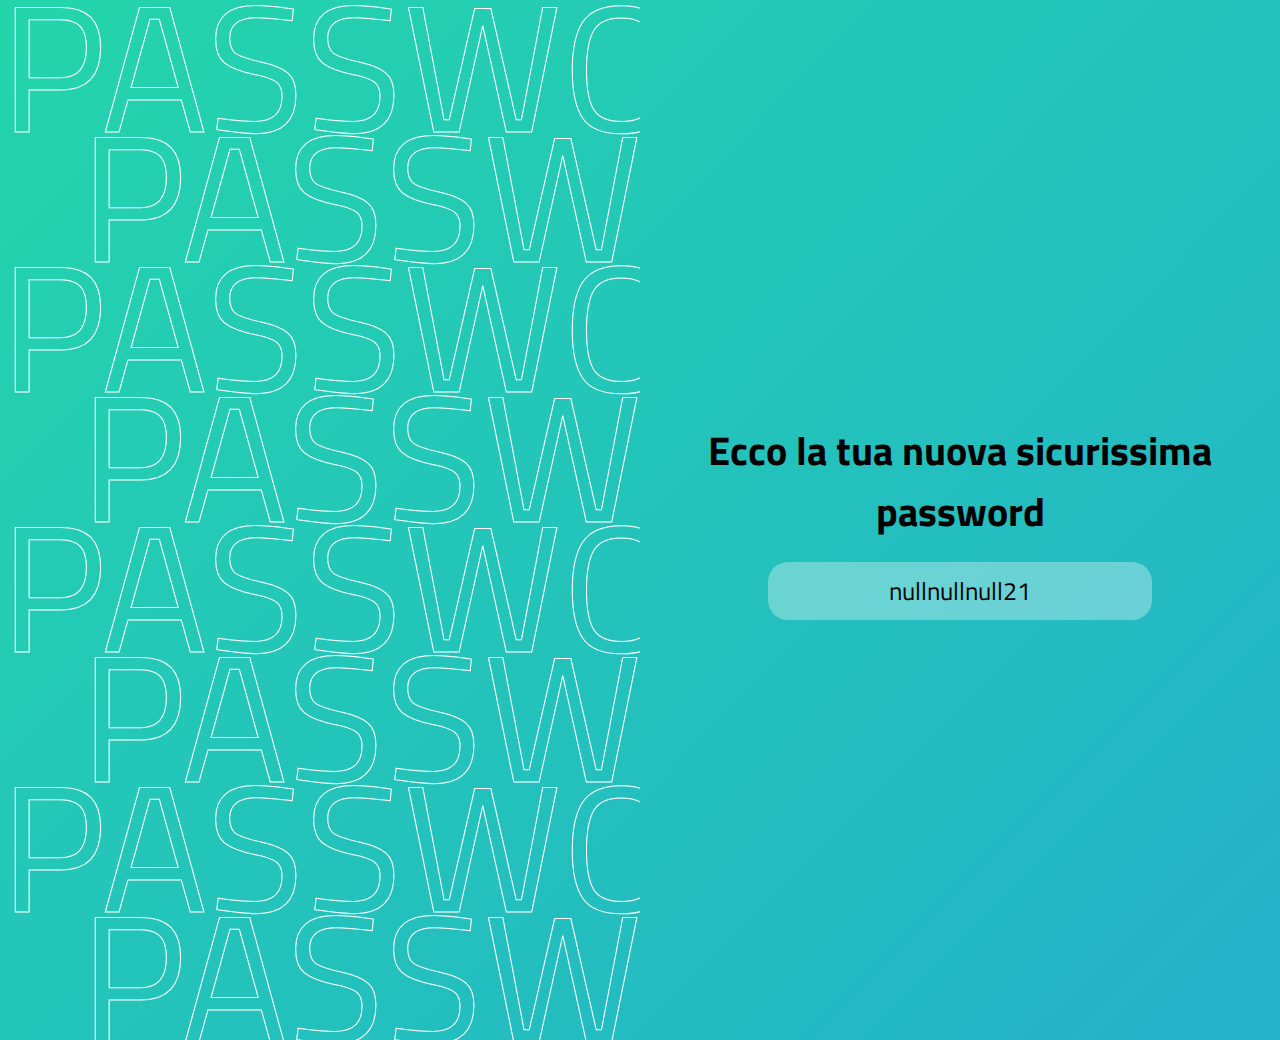
==== Bonus/index.html @ 3847ef38 "Aggiunta Bonus con stile della pagina" ====
<!DOCTYPE html>
<html lang="en">
<head>
    <!-- Css file -->
    <link rel="stylesheet" href="css/style.css">
    <!-- Google font -->
    <link rel="preconnect" href="https://fonts.googleapis.com">
    <link rel="preconnect" href="https://fonts.gstatic.com" crossorigin>
    <link href="https://fonts.googleapis.com/css2?family=Titillium+Web:ital,wght@0,200;0,300;0,400;0,600;0,700;0,900;1,200;1,300;1,400;1,600;1,700&display=swap" rel="stylesheet"> 

    <meta charset="UTF-8">
    <meta http-equiv="X-UA-Compatible" content="IE=edge">
    <meta name="viewport" content="width=device-width, initial-scale=1.0">
    <title>Js password</title>
</head>
<body>

    <div class="main_container">
        <div class="side_sx">
            <span> PASSWORD PASSWORD PASSWORD PASSWORD PASSWORD</span><br>
            <span> &nbsp; PASSWORD PASSWORD PASSWORD PASSWORD </span><br>
            <span> PASSWORD PASSWORD PASSWORD PASSWORD PASSWORD</span><br>
            <span> &nbsp; PASSWORD PASSWORD PASSWORD PASSWORD</span><br>
            <span> PASSWORD PASSWORD PASSWORD PASSWORD PASSWORD</span><br>
            <span> &nbsp; PASSWORD PASSWORD PASSWORD PASSWORD</span><br>
            <span> PASSWORD PASSWORD PASSWORD PASSWORD PASSWORD</span><br>
            <span> &nbsp; PASSWORD PASSWORD PASSWORD PASSWORD</span>
        </div>
        <div class="side_dx">
            <h1 class="title">Ecco la tua nuova sicurissima password</h1>
            <div id="password_container">
               Password 
            </div>
        </div>
        
    </div>

    <script src="js/main.js"></script>
</body>
</html>
---- Bonus/css/style.css ----
/* All */
*{
    margin: 0;
    padding: 0;
    box-sizing: border-box;
    font-family: 'Titillium Web', sans-serif;
}

/* Sfondo */
body{
    background-repeat: no-repeat;
    background: linear-gradient(-45deg, #ee7752, #e73c7e, #23a6d5, #23d5ab);
    background-size: 400% 400%;
    animation: gradient 15s ease infinite;
    overflow: hidden;
}

@keyframes gradient {
    0% {
        background-position: 0% 50%;
    }
    50% {
        background-position: 100% 50%;
    }
    100% {
        background-position: 0% 50%;
    }
}

/* Main */

.main_container{
    display: flex;
}

    .side_sx{
        width: 50%;
        flex-wrap: nowrap;
        overflow: hidden;
        font-size: 180px;
        text-align: center;
        white-space: nowrap;
        -webkit-text-fill-color: transparent;
        -webkit-text-stroke: white 1px;
        line-height: 130px;
    }

    .side_dx{
        width: 50%;
        display: flex;
        justify-content: center;
        align-items: center;
        flex-direction: column;
    }

        .title{
            font-size: 40px;
            font-weight: bold;
            text-align: center;
            padding-bottom: 20px;
        }

        #password_container{
            font-size: 25px;
            font-weight: 400;
            width: 60%;
            text-align: center;
            padding: 10px 0;
            background-color: rgba(255, 255, 255, 0.325);
            border-radius: 20px;
        }
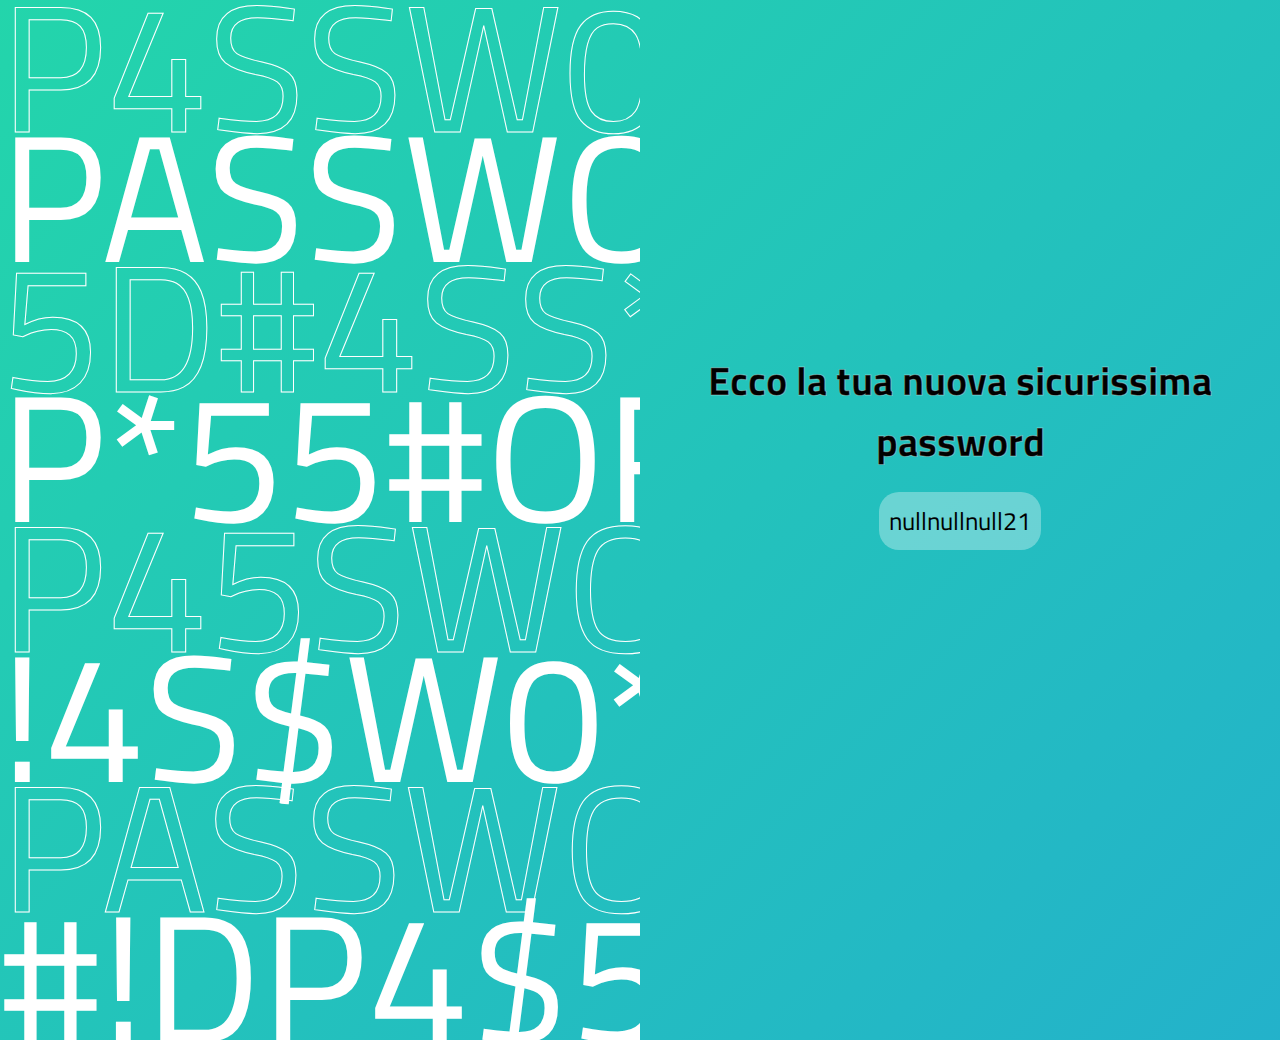
==== commit 4088bbd2: "Fixing things" ====
--- a/Bonus/index.html
+++ b/Bonus/index.html
@@ -17,14 +17,15 @@
 
     <div class="main_container">
         <div class="side_sx">
-            <span> PASSWORD PASSWORD PASSWORD PASSWORD PASSWORD</span><br>
-            <span> &nbsp; PASSWORD PASSWORD PASSWORD PASSWORD </span><br>
-            <span> PASSWORD PASSWORD PASSWORD PASSWORD PASSWORD</span><br>
-            <span> &nbsp; PASSWORD PASSWORD PASSWORD PASSWORD</span><br>
-            <span> PASSWORD PASSWORD PASSWORD PASSWORD PASSWORD</span><br>
-            <span> &nbsp; PASSWORD PASSWORD PASSWORD PASSWORD</span><br>
-            <span> PASSWORD PASSWORD PASSWORD PASSWORD PASSWORD</span><br>
-            <span> &nbsp; PASSWORD PASSWORD PASSWORD PASSWORD</span>
+            <span>P4SSW05DPAS5WORDPASSWORDPASSWORDPASSWORD</span><br>
+            <span class="white_fill">PASSWORDPASSWORDPASSWORDPASSWORD</span><br>
+            <span>5D#4SS*0RDPASSWORDPASSWORDPASSWORD</span><br>
+            <span class="white_fill">P*55#OR3#ASSWORDPASSWORDPASSWORD</span><br>
+            <span>P45SWOR$P4SSWORDPASSWORDPASSWORDPASSWORD</span><br>
+            <span class="white_fill">!4S$W0*DPASSWORDPASSWORDPASSWORD</span><br>
+            <span>PASSWORDPASSWORDPASSWORDPASSWORD</span><br>
+            <span class="white_fill">#!DP4$5W*RDPASSWORD&nbsp;PASSWORD</span><br>
+            
         </div>
         <div class="side_dx">
             <h1 class="title">Ecco la tua nuova sicurissima password</h1>
--- a/Bonus/css/style.css
+++ b/Bonus/css/style.css
@@ -45,7 +45,13 @@
         line-height: 130px;
     }
 
+        .white_fill{
+            -webkit-text-fill-color: #fff;
+            -webkit-text-stroke: transparent 1px;
+        }
+
     .side_dx{
+        height: 100vh;
         width: 50%;
         display: flex;
         justify-content: center;
@@ -58,14 +64,14 @@
             font-weight: bold;
             text-align: center;
             padding-bottom: 20px;
+            -webkit-text-stroke: rgba(255, 255, 255, 0.339) 1px;
         }
 
         #password_container{
             font-size: 25px;
             font-weight: 400;
-            width: 60%;
             text-align: center;
-            padding: 10px 0;
+            padding: 10px 10px;
             background-color: rgba(255, 255, 255, 0.325);
             border-radius: 20px;
-        }+            }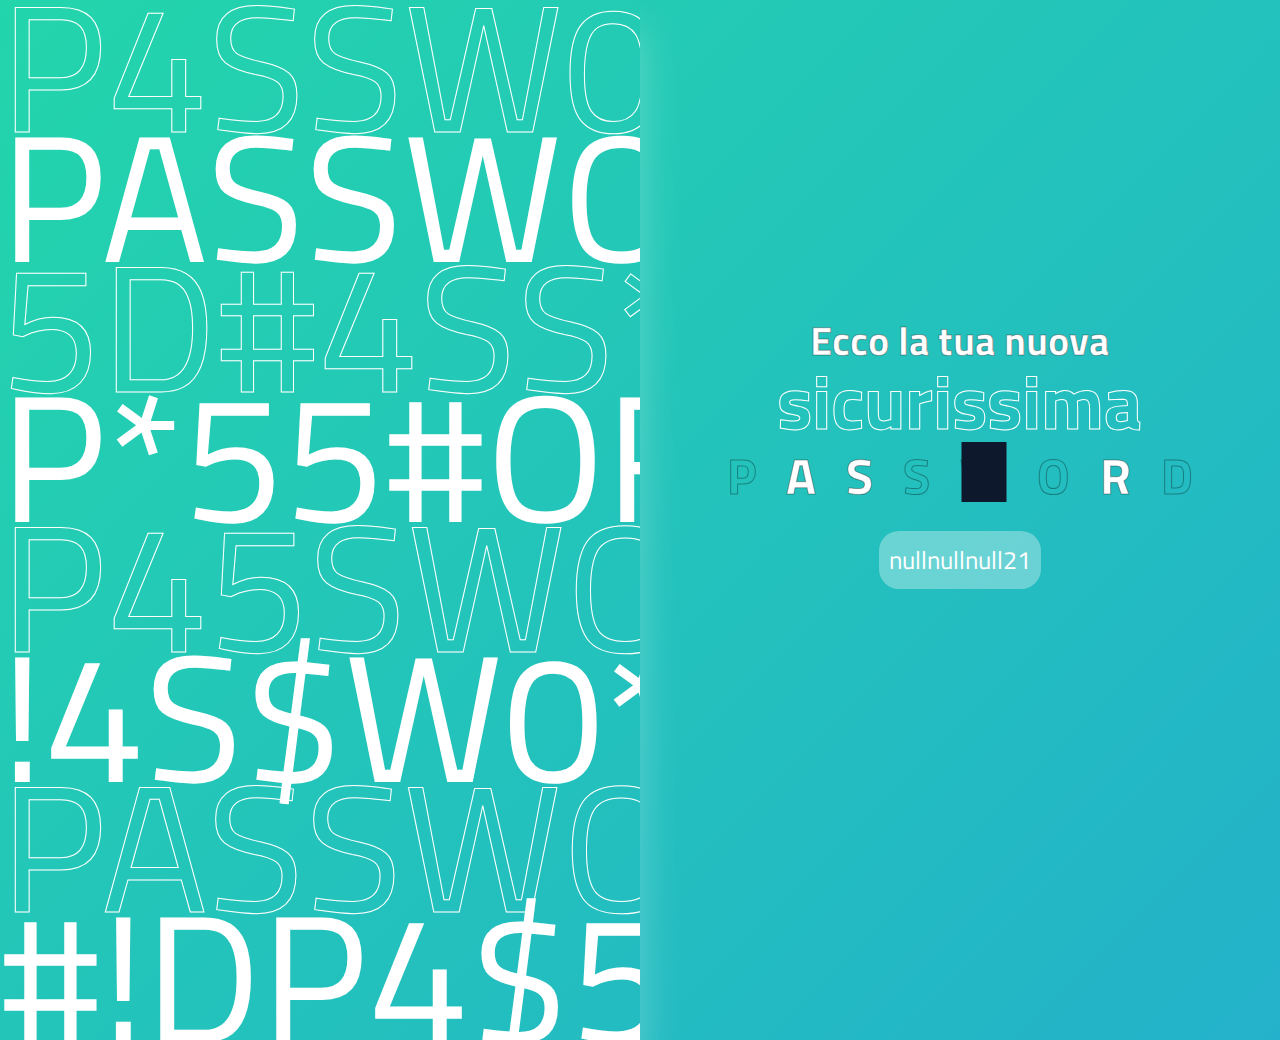
==== commit 8e1e1ede: "adding some effects" ====
--- a/Bonus/index.html
+++ b/Bonus/index.html
@@ -28,7 +28,24 @@
             
         </div>
         <div class="side_dx">
-            <h1 class="title">Ecco la tua nuova sicurissima password</h1>
+            <h1 class="title">
+                Ecco la tua nuova <br> 
+                <span id="sicurissima">sicurissima</span> <br>
+                <div class="decode-text">
+
+                    <div class="text-animation">P</div>
+                    <div class="text-animation">A</div>
+                     <div class="text-animation">S</div>
+                  <div class="text-animation">S</div>
+                  <div class="text-animation">W</div>
+                  <div class="text-animation">O</div>
+                     <div class="text-animation">R</div>
+                  <div class="text-animation">D</div>
+                  
+              </div>
+              
+            </h1>
+
             <div id="password_container">
                Password 
             </div>
--- a/Bonus/css/style.css
+++ b/Bonus/css/style.css
@@ -43,6 +43,7 @@
         -webkit-text-fill-color: transparent;
         -webkit-text-stroke: white 1px;
         line-height: 130px;
+        box-shadow:0 30px 40px rgba(255, 255, 255, 0.291);
     }
 
         .white_fill{
@@ -61,11 +62,61 @@
 
         .title{
             font-size: 40px;
+            color: #fff;
             font-weight: bold;
             text-align: center;
             padding-bottom: 20px;
-            -webkit-text-stroke: rgba(255, 255, 255, 0.339) 1px;
+            -webkit-text-stroke: rgba(0, 0, 0, 0.339) 1px;
+            line-height: 60px;
         }
+
+            #sicurissima{
+                -webkit-text-fill-color: transparent;
+                -webkit-text-stroke: white 1px;
+                font-size: 75px;
+            }
+
+            /* Animazione */
+            @import url(https://fonts.googleapis.com/css?family=Share+Tech+Mono);
+            .decode-text {
+            width: 100%;
+            font-size: 50px;
+            text-align: center;
+            font-family: "Share Tech Mono", monospace;
+            }
+
+            .text-animation {
+            display: inline-block;
+            position: relative;
+            color: transparent;
+            text-transform: uppercase;
+            }
+
+            .text-animation:before {
+            content: "";
+            color: black;
+            position: absolute;
+            top: 50%;
+            left: 50%;
+            background: #0e182d;
+            width: 0;
+            height: 1.2em;
+            -webkit-transform: translate(-50%, -55%);
+            -ms-transform: translate(-50%, -55%);
+            transform: translate(-50%, -55%);
+            }
+            .text-animation.state-1:before {
+            width: 1px;
+            }
+            .text-animation.state-2:before {
+            width: 0.9em;
+            }
+            .text-animation.state-3 {
+            color: #fff;
+            }
+            .text-animation.state-3:before {
+            width: 0;
+            }
 
         #password_container{
             font-size: 25px;
@@ -74,4 +125,5 @@
             padding: 10px 10px;
             background-color: rgba(255, 255, 255, 0.325);
             border-radius: 20px;
+            color: #fff;
             }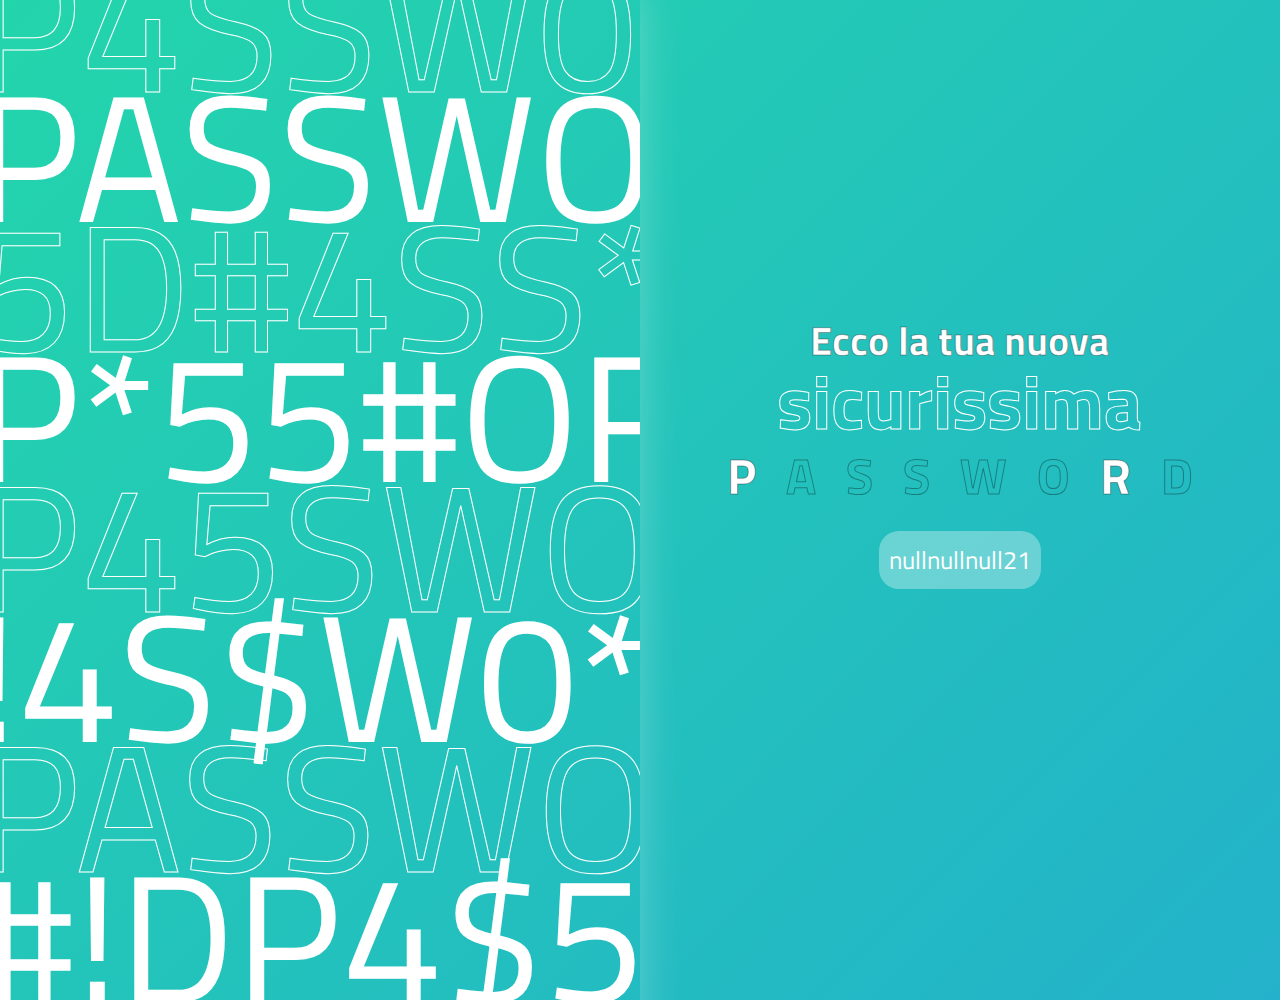
==== commit 51ae8a1b: "adjusting password wall" ====
--- a/Bonus/index.html
+++ b/Bonus/index.html
@@ -35,12 +35,12 @@
 
                     <div class="text-animation">P</div>
                     <div class="text-animation">A</div>
-                     <div class="text-animation">S</div>
-                  <div class="text-animation">S</div>
-                  <div class="text-animation">W</div>
-                  <div class="text-animation">O</div>
-                     <div class="text-animation">R</div>
-                  <div class="text-animation">D</div>
+                    <div class="text-animation">S</div>
+                    <div class="text-animation">S</div>
+                    <div class="text-animation">W</div>
+                    <div class="text-animation">O</div>
+                    <div class="text-animation">R</div>
+                    <div class="text-animation">D</div>
                   
               </div>
               
--- a/Bonus/css/style.css
+++ b/Bonus/css/style.css
@@ -34,7 +34,9 @@
 }
 
     .side_sx{
-        width: 50%;
+        width: 52%;
+        margin-top: -40px;
+        margin-left: -26px;
         flex-wrap: nowrap;
         overflow: hidden;
         font-size: 180px;
@@ -104,6 +106,7 @@
             -webkit-transform: translate(-50%, -55%);
             -ms-transform: translate(-50%, -55%);
             transform: translate(-50%, -55%);
+            animation-iteration-count: infinite;
             }
             .text-animation.state-1:before {
             width: 1px;
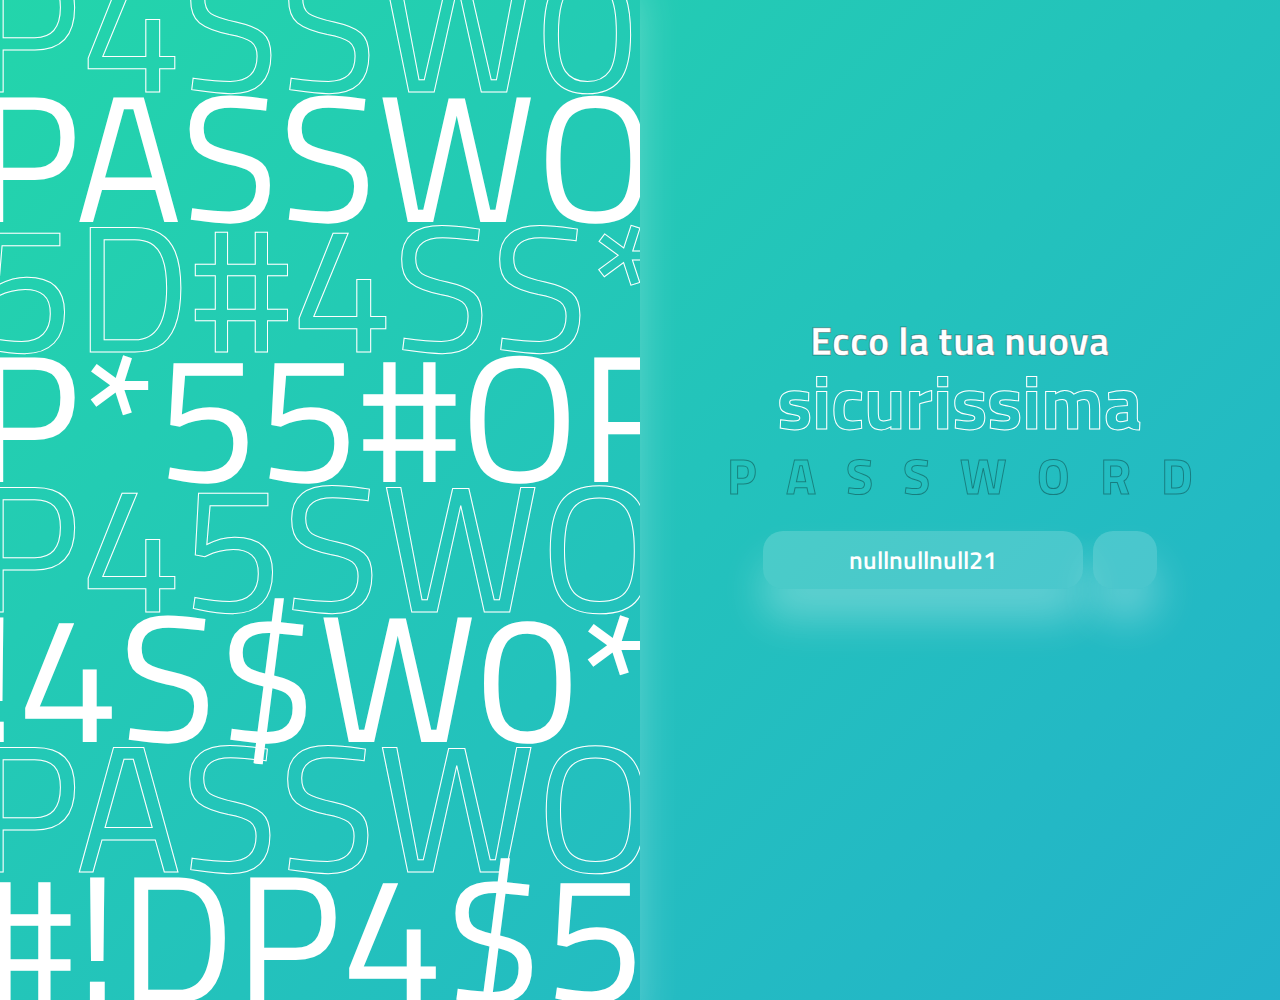
==== commit 584c56ce: "added copy password button" ====
--- a/Bonus/index.html
+++ b/Bonus/index.html
@@ -7,6 +7,8 @@
     <link rel="preconnect" href="https://fonts.googleapis.com">
     <link rel="preconnect" href="https://fonts.gstatic.com" crossorigin>
     <link href="https://fonts.googleapis.com/css2?family=Titillium+Web:ital,wght@0,200;0,300;0,400;0,600;0,700;0,900;1,200;1,300;1,400;1,600;1,700&display=swap" rel="stylesheet"> 
+    <!-- Font Awsome -->
+    <link rel="stylesheet" href="https://cdnjs.cloudflare.com/ajax/libs/font-awesome/6.2.0/css/all.min.css" integrity="sha512-xh6O/CkQoPOWDdYTDqeRdPCVd1SpvCA9XXcUnZS2FmJNp1coAFzvtCN9BmamE+4aHK8yyUHUSCcJHgXloTyT2A==" crossorigin="anonymous" referrerpolicy="no-referrer" />
 
     <meta charset="UTF-8">
     <meta http-equiv="X-UA-Compatible" content="IE=edge">
@@ -45,10 +47,16 @@
               </div>
               
             </h1>
-
-            <div id="password_container">
-               Password 
+            <div class="password_box_with_copy">
+                <div id="password_container">
+                    Password
+                </div>
+                <div onclick="copyDivToClipboard()" class="copy_button" name="copyToken">
+                    <i class="fa-regular fa-copy"></i>
+                    
+                </div>
             </div>
+            
         </div>
         
     </div>
--- a/Bonus/css/style.css
+++ b/Bonus/css/style.css
@@ -78,7 +78,7 @@
                 font-size: 75px;
             }
 
-            /* Animazione */
+            /* Animazione (presa online)*/
             @import url(https://fonts.googleapis.com/css?family=Share+Tech+Mono);
             .decode-text {
             width: 100%;
@@ -121,12 +121,35 @@
             width: 0;
             }
 
-        #password_container{
-            font-size: 25px;
-            font-weight: 400;
-            text-align: center;
-            padding: 10px 10px;
-            background-color: rgba(255, 255, 255, 0.325);
-            border-radius: 20px;
-            color: #fff;
-            }+        .password_box_with_copy{
+            width: 100%;
+            display: flex;
+            justify-content: center;
+        }
+
+            #password_container{
+                font-size: 25px;
+                font-weight: 600;
+                width: 50%;
+                text-align: center;
+                padding: 10px 10px;
+                background-color: rgba(255, 255, 255, 0.179);
+                border-radius: 20px;
+                color: #fff;
+                box-shadow:0 30px 40px rgba(255, 255, 255, 0.291);
+            }
+
+            .copy_button{
+                margin-left: 10px;
+                font-size: 25px;
+                font-weight: 600;
+                width: 10%;
+                text-align: center;
+                padding: 10px 10px;
+                background-color: rgba(255, 255, 255, 0.179);
+                border-radius: 20px;
+                color: #fff;
+                box-shadow:0 30px 40px rgba(255, 255, 255, 0.291);
+            }
+
+            .copy_button:hover {background-color: rgba(255, 255, 255, 0.282)}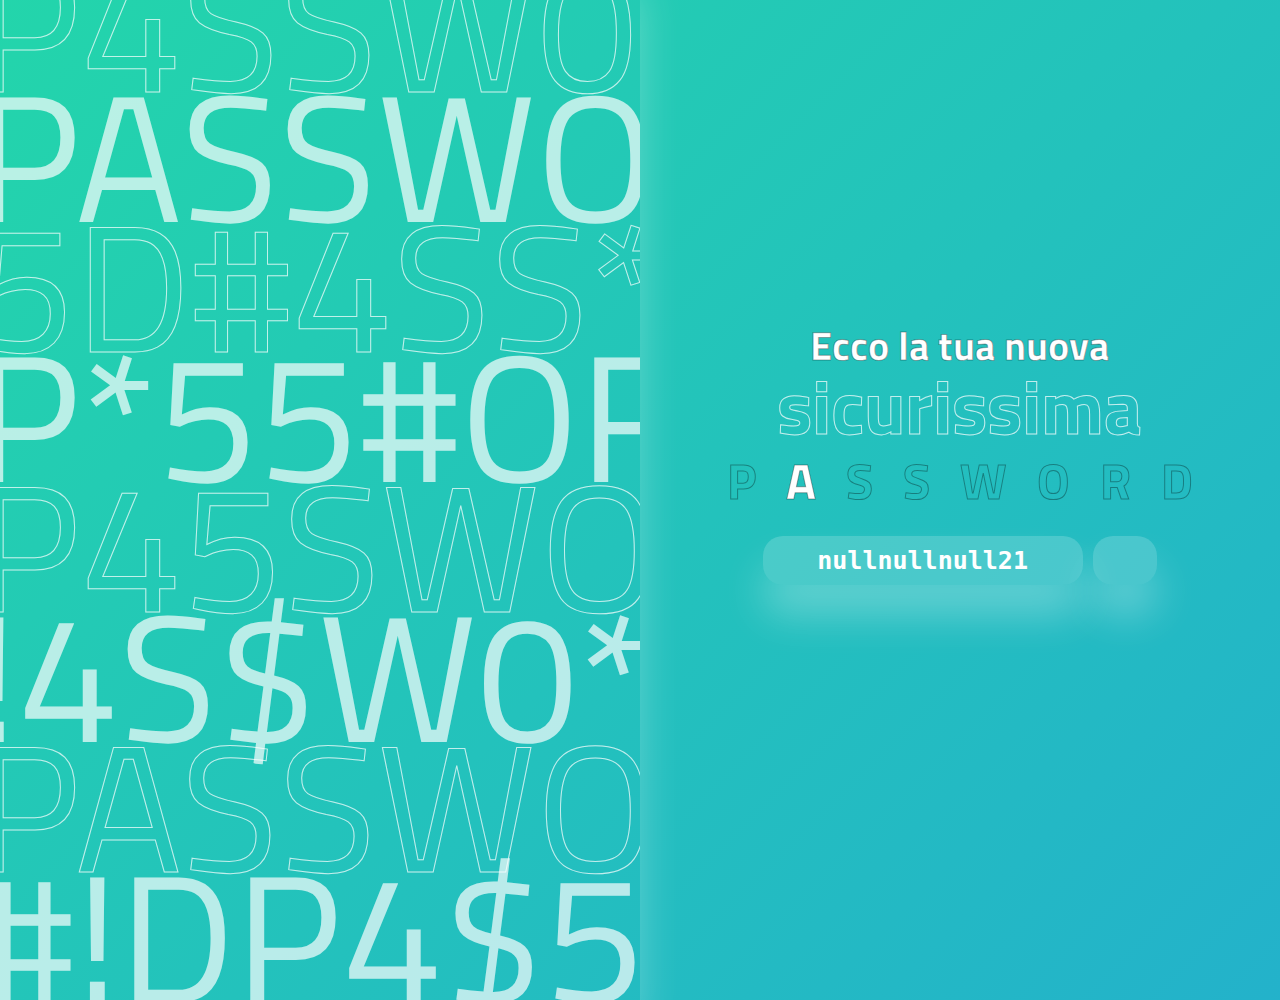
==== commit 49155849: "changing font for password" ====
--- a/Bonus/index.html
+++ b/Bonus/index.html
@@ -3,10 +3,12 @@
 <head>
     <!-- Css file -->
     <link rel="stylesheet" href="css/style.css">
-    <!-- Google font -->
+    <!-- Google fonts -->
     <link rel="preconnect" href="https://fonts.googleapis.com">
     <link rel="preconnect" href="https://fonts.gstatic.com" crossorigin>
-    <link href="https://fonts.googleapis.com/css2?family=Titillium+Web:ital,wght@0,200;0,300;0,400;0,600;0,700;0,900;1,200;1,300;1,400;1,600;1,700&display=swap" rel="stylesheet"> 
+    <link href="https://fonts.googleapis.com/css2?family=Titillium+Web:ital,wght@0,200;0,300;0,400;0,600;0,700;0,900;1,200;1,300;1,400;1,600;1,700&display=swap" rel="stylesheet">
+    <!-- CND fonts -->
+    <link href="https://fonts.cdnfonts.com/css/dejavu-sans-mono" rel="stylesheet">
     <!-- Font Awsome -->
     <link rel="stylesheet" href="https://cdnjs.cloudflare.com/ajax/libs/font-awesome/6.2.0/css/all.min.css" integrity="sha512-xh6O/CkQoPOWDdYTDqeRdPCVd1SpvCA9XXcUnZS2FmJNp1coAFzvtCN9BmamE+4aHK8yyUHUSCcJHgXloTyT2A==" crossorigin="anonymous" referrerpolicy="no-referrer" />
 
@@ -51,7 +53,7 @@
                 <div id="password_container">
                     Password
                 </div>
-                <div onclick="copyDivToClipboard()" class="copy_button" name="copyToken">
+                <div onclick="copyDivToClipboard()" class="copy_button">
                     <i class="fa-regular fa-copy"></i>
                     
                 </div>
--- a/Bonus/css/style.css
+++ b/Bonus/css/style.css
@@ -43,13 +43,14 @@
         text-align: center;
         white-space: nowrap;
         -webkit-text-fill-color: transparent;
-        -webkit-text-stroke: white 1px;
+        -webkit-text-stroke: rgba(255, 255, 255, 0.72) 1px;
         line-height: 130px;
         box-shadow:0 30px 40px rgba(255, 255, 255, 0.291);
+        user-select: none;
     }
 
         .white_fill{
-            -webkit-text-fill-color: #fff;
+            -webkit-text-fill-color: rgba(255, 255, 255, 0.681);
             -webkit-text-stroke: transparent 1px;
         }
 
@@ -70,11 +71,12 @@
             padding-bottom: 20px;
             -webkit-text-stroke: rgba(0, 0, 0, 0.339) 1px;
             line-height: 60px;
+            user-select: none;
         }
 
             #sicurissima{
                 -webkit-text-fill-color: transparent;
-                -webkit-text-stroke: white 1px;
+                -webkit-text-stroke: rgba(255, 255, 255, 0.72) 1px;
                 font-size: 75px;
             }
 
@@ -128,6 +130,9 @@
         }
 
             #password_container{
+                display: flex;
+                justify-content: center;
+                align-items: center;
                 font-size: 25px;
                 font-weight: 600;
                 width: 50%;
@@ -137,9 +142,13 @@
                 border-radius: 20px;
                 color: #fff;
                 box-shadow:0 30px 40px rgba(255, 255, 255, 0.291);
+                font-family: 'DejaVu Sans Mono', sans-serif;
             }
 
             .copy_button{
+                display: flex;
+                justify-content: center;
+                align-items: center;
                 margin-left: 10px;
                 font-size: 25px;
                 font-weight: 600;
@@ -152,4 +161,10 @@
                 box-shadow:0 30px 40px rgba(255, 255, 255, 0.291);
             }
 
-            .copy_button:hover {background-color: rgba(255, 255, 255, 0.282)}+            .copy_button:hover {
+                background-color: rgba(255, 255, 255, 0.282)
+            }
+
+            .copy_button:active {
+                background-color: rgba(255, 255, 255, 0.402)
+            }